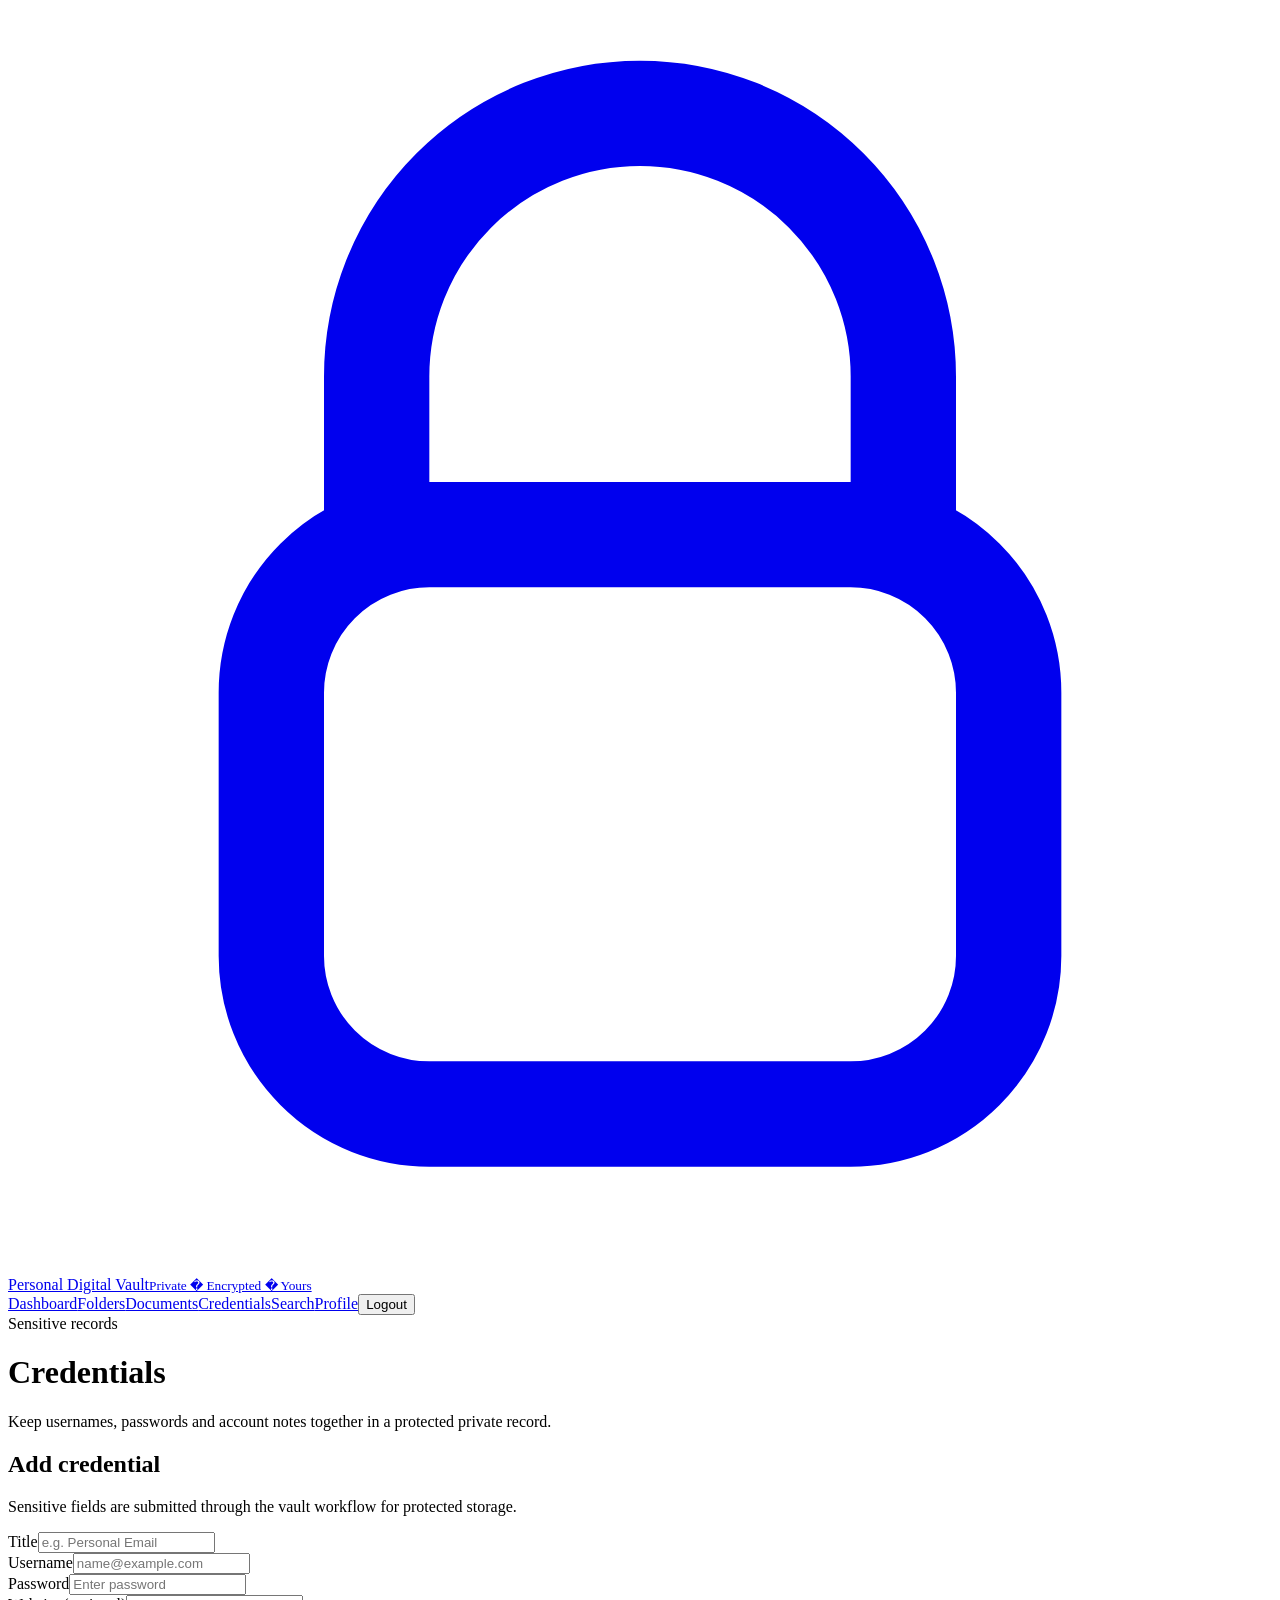
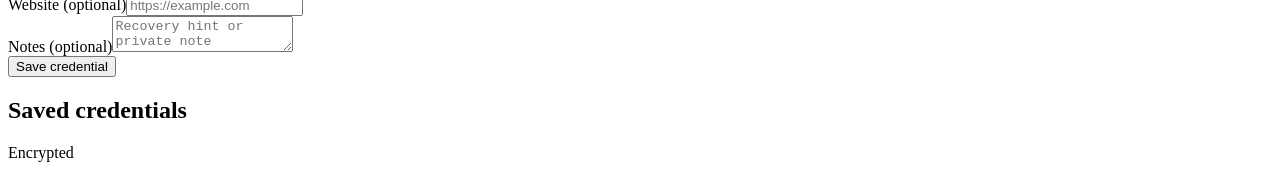
==== backend/PersonalDigitalVault.Api/wwwroot/html/credentials.html @ 03209c99 "Completed member4 Thusha credentials security" ====
<!doctype html>
<html lang="en">
<head>
    <meta charset="utf-8">
    <meta name="viewport" content="width=device-width,initial-scale=1">
    <title>Credentials | Personal Digital Vault</title>
    <link rel="stylesheet" href="/css/main.css">
    <link rel="stylesheet" href="/css/layout.css">
    <link rel="stylesheet" href="/css/components.css">
    <link rel="stylesheet" href="/css/vault.css">
    <link rel="stylesheet" href="/css/responsive.css">
</head>
<body>
    <header class="topbar"><div class="topbar__inner"><a class="brand" href="/html/dashboard.html"><span class="brand-mark"><svg viewBox="0 0 24 24" fill="none" stroke="currentColor" stroke-width="2"><path d="M7 10V7a5 5 0 0 1 10 0v3" /><rect x="5" y="10" width="14" height="11" rx="3" /></svg></span><span class="brand-copy">Personal Digital Vault<small>Private � Encrypted � Yours</small></span></a><nav><a href="/html/dashboard.html">Dashboard</a><a href="/html/folders.html">Folders</a><a href="/html/documents.html">Documents</a><a class="active" href="/html/credentials.html">Credentials</a><a href="/html/search.html">Search</a><a href="/html/profile.html">Profile</a><button data-logout>Logout</button></nav></div></header>
    <main class="container">
        <header class="page-header"><div class="page-header__copy"><span class="eyebrow">Sensitive records</span><h1>Credentials</h1><p class="page-subtitle">Keep usernames, passwords and account notes together in a protected private record.</p></div></header>
        <section class="action-layout"><aside class="card action-card"><h2>Add credential</h2><p class="muted">Sensitive fields are submitted through the vault workflow for protected storage.</p><form><div class="field"><label for="credTitle">Title</label><input id="credTitle" name="title" placeholder="e.g. Personal Email" required></div><div class="field"><label for="credUsername">Username</label><input id="credUsername" name="username" placeholder="name@example.com" required></div><div class="field"><label for="credPassword">Password</label><input id="credPassword" name="password" type="password" placeholder="Enter password" required></div><div class="field"><label for="credWebsite">Website <span class="muted">(optional)</span></label><input id="credWebsite" name="website" placeholder="https://example.com"></div><div class="field"><label for="credNotes">Notes <span class="muted">(optional)</span></label><textarea id="credNotes" name="notes" placeholder="Recovery hint or private note"></textarea></div><button>Save credential</button></form></aside><section class="card vault-panel"><div class="section-title"><h2>Saved credentials</h2><span class="badge">Encrypted</span></div><section id="list" class="vault-list"></section></section></section>
    </main>
    <script type="module" src="/js/pages/credentials.js"></script>
    <script type="module">import{initNavbar}from'/js/components/navbar.js';initNavbar();</script>
</body>
</html>
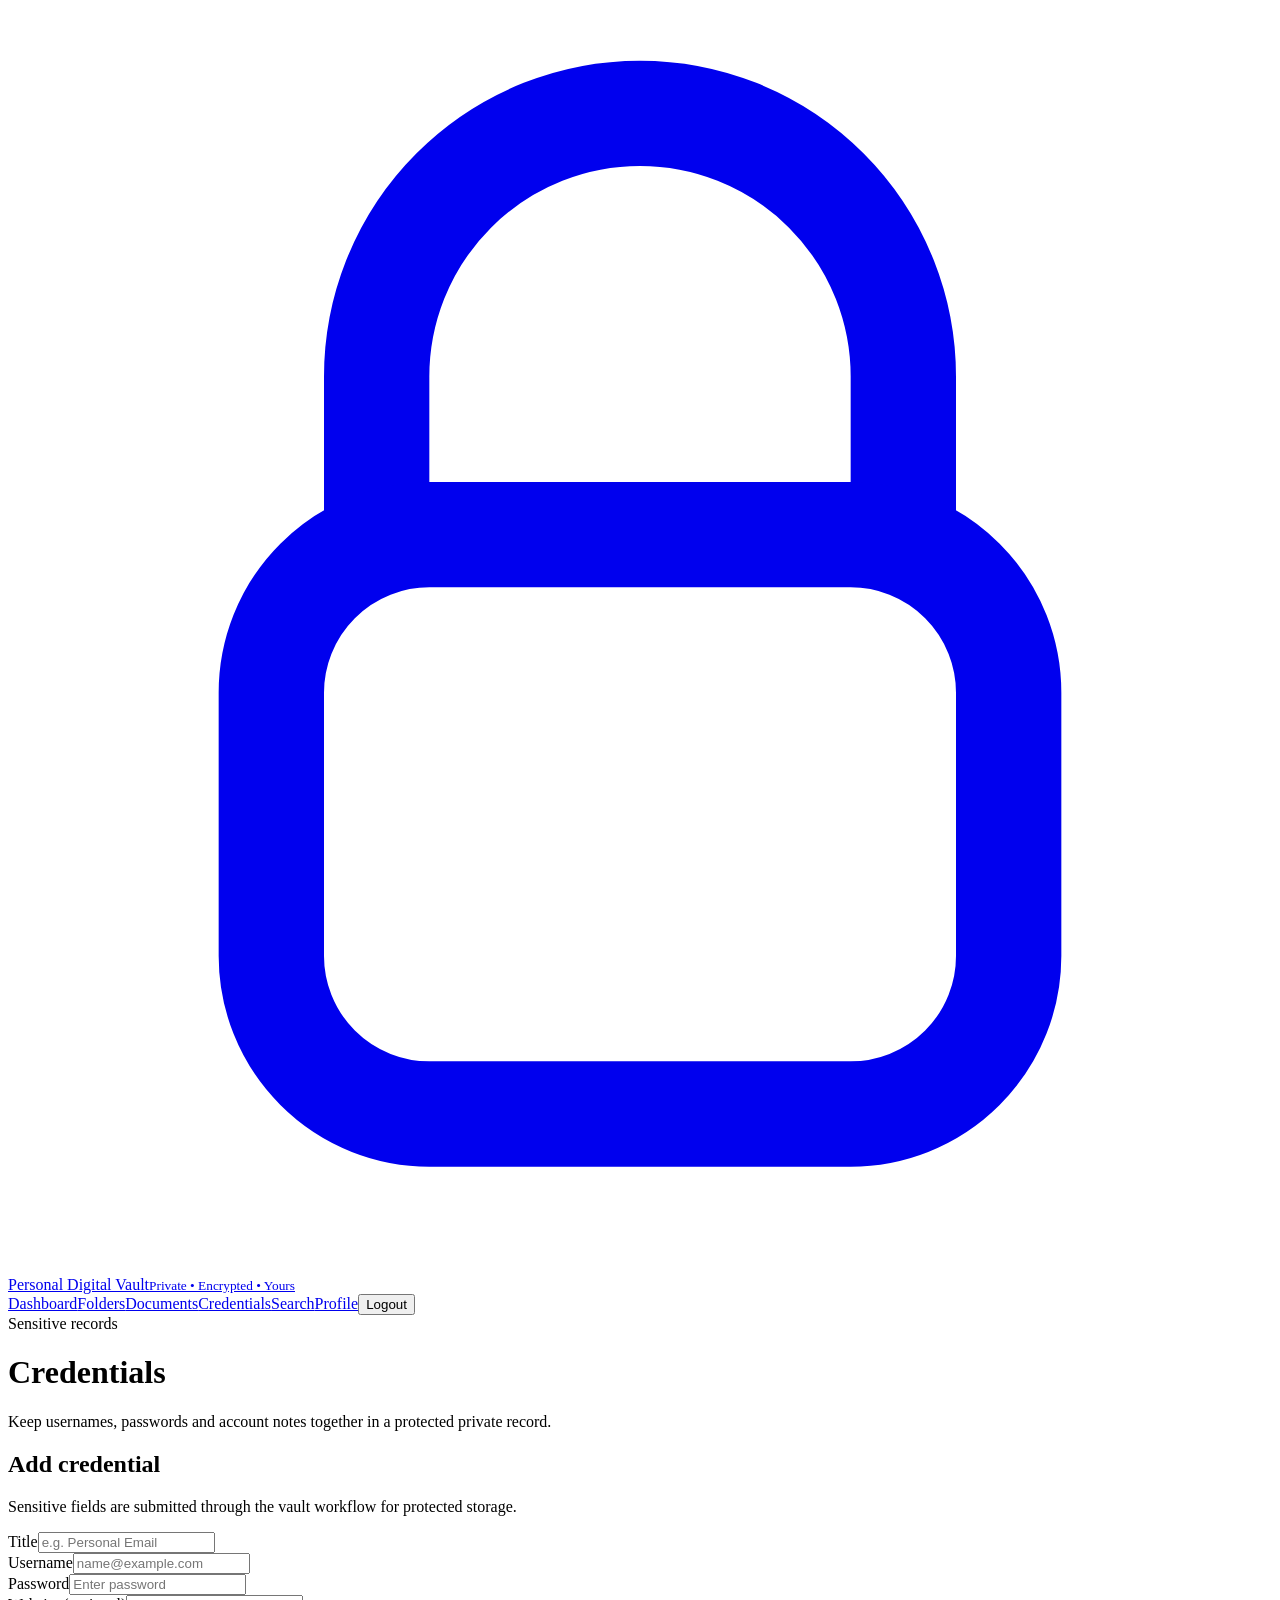
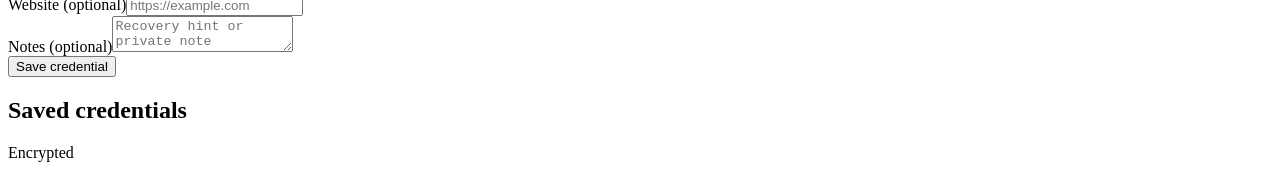
==== commit 20ee11a7: "Member 3: complete document management" ====
--- a/backend/PersonalDigitalVault.Api/wwwroot/html/credentials.html
+++ b/backend/PersonalDigitalVault.Api/wwwroot/html/credentials.html
@@ -1,22 +1,5 @@
-<!doctype html>
-<html lang="en">
-<head>
-    <meta charset="utf-8">
-    <meta name="viewport" content="width=device-width,initial-scale=1">
-    <title>Credentials | Personal Digital Vault</title>
-    <link rel="stylesheet" href="/css/main.css">
-    <link rel="stylesheet" href="/css/layout.css">
-    <link rel="stylesheet" href="/css/components.css">
-    <link rel="stylesheet" href="/css/vault.css">
-    <link rel="stylesheet" href="/css/responsive.css">
-</head>
-<body>
-    <header class="topbar"><div class="topbar__inner"><a class="brand" href="/html/dashboard.html"><span class="brand-mark"><svg viewBox="0 0 24 24" fill="none" stroke="currentColor" stroke-width="2"><path d="M7 10V7a5 5 0 0 1 10 0v3" /><rect x="5" y="10" width="14" height="11" rx="3" /></svg></span><span class="brand-copy">Personal Digital Vault<small>Private � Encrypted � Yours</small></span></a><nav><a href="/html/dashboard.html">Dashboard</a><a href="/html/folders.html">Folders</a><a href="/html/documents.html">Documents</a><a class="active" href="/html/credentials.html">Credentials</a><a href="/html/search.html">Search</a><a href="/html/profile.html">Profile</a><button data-logout>Logout</button></nav></div></header>
-    <main class="container">
-        <header class="page-header"><div class="page-header__copy"><span class="eyebrow">Sensitive records</span><h1>Credentials</h1><p class="page-subtitle">Keep usernames, passwords and account notes together in a protected private record.</p></div></header>
-        <section class="action-layout"><aside class="card action-card"><h2>Add credential</h2><p class="muted">Sensitive fields are submitted through the vault workflow for protected storage.</p><form><div class="field"><label for="credTitle">Title</label><input id="credTitle" name="title" placeholder="e.g. Personal Email" required></div><div class="field"><label for="credUsername">Username</label><input id="credUsername" name="username" placeholder="name@example.com" required></div><div class="field"><label for="credPassword">Password</label><input id="credPassword" name="password" type="password" placeholder="Enter password" required></div><div class="field"><label for="credWebsite">Website <span class="muted">(optional)</span></label><input id="credWebsite" name="website" placeholder="https://example.com"></div><div class="field"><label for="credNotes">Notes <span class="muted">(optional)</span></label><textarea id="credNotes" name="notes" placeholder="Recovery hint or private note"></textarea></div><button>Save credential</button></form></aside><section class="card vault-panel"><div class="section-title"><h2>Saved credentials</h2><span class="badge">Encrypted</span></div><section id="list" class="vault-list"></section></section></section>
-    </main>
-    <script type="module" src="/js/pages/credentials.js"></script>
-    <script type="module">import{initNavbar}from'/js/components/navbar.js';initNavbar();</script>
-</body>
-</html>
+<!doctype html><html lang="en"><head><meta charset="utf-8"><meta name="viewport" content="width=device-width,initial-scale=1"><title>Credentials | Personal Digital Vault</title><link rel="stylesheet" href="/css/main.css"><link rel="stylesheet" href="/css/layout.css"><link rel="stylesheet" href="/css/components.css"><link rel="stylesheet" href="/css/vault.css"><link rel="stylesheet" href="/css/responsive.css"></head><body>
+<header class="topbar"><div class="topbar__inner"><a class="brand" href="/html/dashboard.html"><span class="brand-mark"><svg viewBox="0 0 24 24" fill="none" stroke="currentColor" stroke-width="2"><path d="M7 10V7a5 5 0 0 1 10 0v3"/><rect x="5" y="10" width="14" height="11" rx="3"/></svg></span><span class="brand-copy">Personal Digital Vault<small>Private • Encrypted • Yours</small></span></a><nav><a href="/html/dashboard.html">Dashboard</a><a href="/html/folders.html">Folders</a><a href="/html/documents.html">Documents</a><a class="active" href="/html/credentials.html">Credentials</a><a href="/html/search.html">Search</a><a href="/html/profile.html">Profile</a><button data-logout>Logout</button></nav></div></header>
+<main class="container"><header class="page-header"><div class="page-header__copy"><span class="eyebrow">Sensitive records</span><h1>Credentials</h1><p class="page-subtitle">Keep usernames, passwords and account notes together in a protected private record.</p></div></header>
+<section class="action-layout"><aside class="card action-card"><h2>Add credential</h2><p class="muted">Sensitive fields are submitted through the vault workflow for protected storage.</p><form><div class="field"><label for="credTitle">Title</label><input id="credTitle" name="title" placeholder="e.g. Personal Email" required></div><div class="field"><label for="credUsername">Username</label><input id="credUsername" name="username" placeholder="name@example.com" required></div><div class="field"><label for="credPassword">Password</label><input id="credPassword" name="password" type="password" placeholder="Enter password" required></div><div class="field"><label for="credWebsite">Website <span class="muted">(optional)</span></label><input id="credWebsite" name="website" placeholder="https://example.com"></div><div class="field"><label for="credNotes">Notes <span class="muted">(optional)</span></label><textarea id="credNotes" name="notes" placeholder="Recovery hint or private note"></textarea></div><button>Save credential</button></form></aside><section class="card vault-panel"><div class="section-title"><h2>Saved credentials</h2><span class="badge">Encrypted</span></div><section id="list" class="vault-list"></section></section></section></main>
+<script type="module" src="/js/pages/credentials.js"></script><script type="module">import{initNavbar}from'/js/components/navbar.js';initNavbar();</script></body></html>
